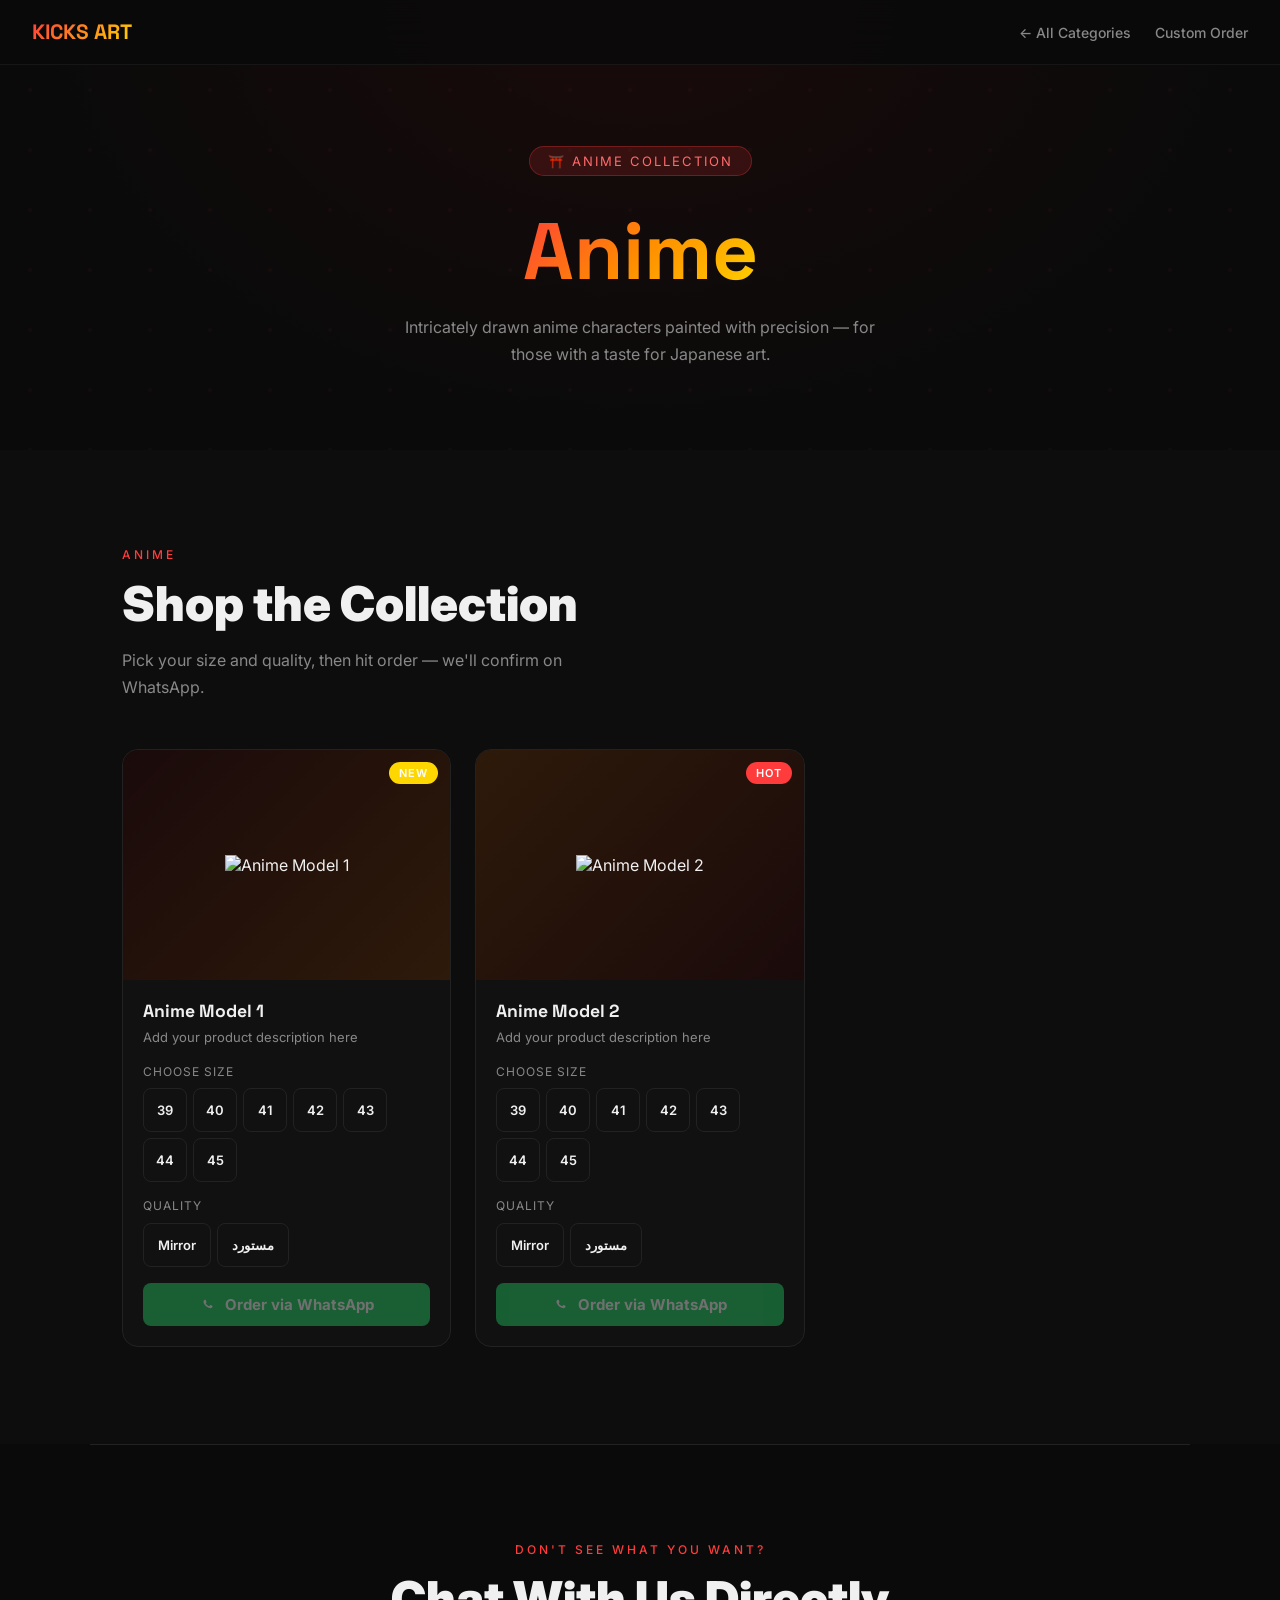
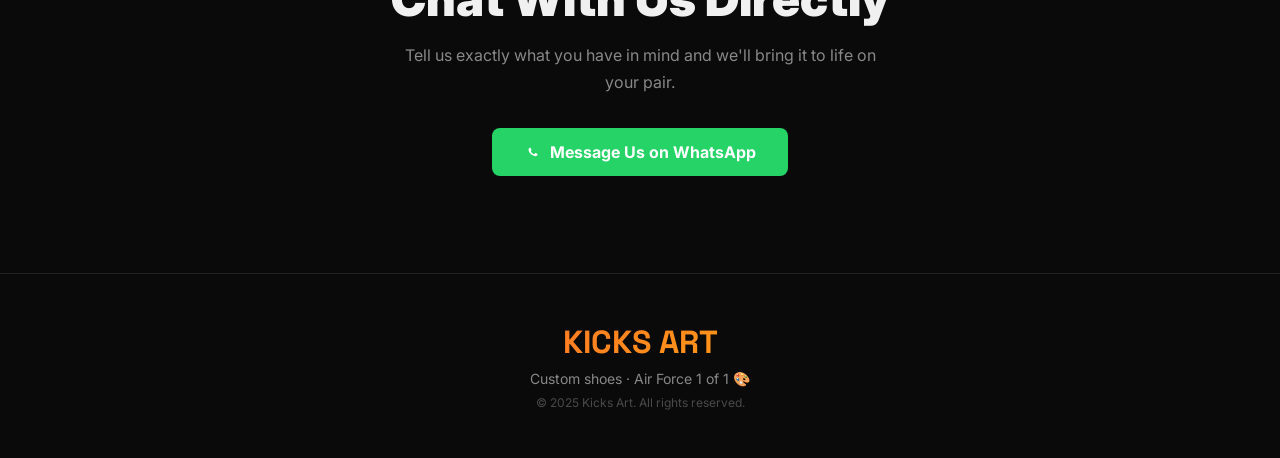
==== anime.html @ 42e9f7ea "the website" ====
<!DOCTYPE html>
<html lang="en">
<head>
  <meta charset="UTF-8">
  <meta name="viewport" content="width=device-width, initial-scale=1.0">
  <title>Kicks Art — Anime</title>
  <link rel="stylesheet" href="style.css">
</head>
<body>

  <nav>
    <a class="nav-logo" href="index.html">KICKS ART</a>
    <div class="nav-links">
      <a href="index.html#categories">← All Categories</a>
      <a href="index.html#custom">Custom Order</a>
    </div>
  </nav>

  <!-- ── CATEGORY HERO ── -->
  <div class="category-hero" style="background:radial-gradient(ellipse at top,#1a0a0a 0%,#0A0A0A 70%)">
    <div class="hero-badge">⛩️ Anime Collection</div>
    <h1>Anime</h1>
    <p>Intricately drawn anime characters painted with precision — for those with a taste for Japanese art.</p>
  </div>

  <!-- ── PRODUCTS ── -->
  <div style="background:#0d0d0d;padding:1px 0">
    <section>
      <div class="products-header">
        <div>
          <div class="section-label">Anime</div>
          <h2 class="section-title">Shop the Collection</h2>
          <p class="section-sub">Pick your size and quality, then hit order — we'll confirm on WhatsApp.</p>
        </div>
      </div>
      <div class="products-grid" id="productsGrid"></div>
    </section>
  </div>

  <div class="divider"></div>

  <!-- ── QUICK WHATSAPP CTA ── -->
  <div style="padding:1px 0">
    <section style="text-align:center">
      <div class="section-label">Don't see what you want?</div>
      <h2 class="section-title">Chat With Us Directly</h2>
      <p class="section-sub" style="margin: 0 auto 2rem;">Tell us exactly what you have in mind and we'll bring it to life on your pair.</p>
      <a
        href="https://wa.me/201032995178?text=Hello%20👋%20I%27m%20interested%20in%20a%20custom%20Anime%20sneaker%20from%20Kicks%20Art"
        target="_blank"
        class="btn-primary"
        style="background:var(--wa);margin:0 auto;display:inline-flex">
        <svg width="18" height="18" viewBox="0 0 24 24" fill="white"><path d="M17.472 14.382c-.297-.149-1.758-.867-2.03-.967-.273-.099-.471-.148-.67.15-.197.297-.767.966-.94 1.164-.173.199-.347.223-.644.075-.297-.15-1.255-.463-2.39-1.475-.883-.788-1.48-1.761-1.653-2.059-.173-.297-.018-.458.13-.606.134-.133.298-.347.446-.52.149-.174.198-.298.298-.497.099-.198.05-.371-.025-.52-.075-.149-.669-1.612-.916-2.207-.242-.579-.487-.5-.669-.51-.173-.008-.371-.01-.57-.01-.198 0-.52.074-.792.372-.272.297-1.04 1.016-1.04 2.479 0 1.462 1.065 2.875 1.213 3.074.149.198 2.096 3.2 5.077 4.487.709.306 1.262.489 1.694.625.712.227 1.36.195 1.871.118.571-.085 1.758-.719 2.006-1.413.248-.694.248-1.289.173-1.413-.074-.124-.272-.198-.57-.347"/></svg>
        Message Us on WhatsApp
      </a>
    </section>
  </div>

  <footer>
    <div class="footer-logo">KICKS ART</div>
    <p style="margin-bottom:0.5rem">Custom shoes · Air Force 1 of 1 🎨</p>
    <p style="font-size:12px;opacity:0.5">© 2025 Kicks Art. All rights reserved.</p>
  </footer>

  <script>
    const WA_NUMBER = "201032995178";
    const SIZES     = [39, 40, 41, 42, 43, 44, 45];
    const QUALITY   = ["Mirror", "مستورد"];

    const selectedSizes   = {};
    const selectedQuality = {};

    /* ── ADD YOUR ANIME PRODUCTS HERE ───────────────────────────────── */
    const PRODUCTS = [
      {
        id: 1,
        name: "Anime Model 1",
        desc: "Add your product description here",
        tag: "NEW", tagClass: "tag-new",
        bg: "linear-gradient(135deg,#1a0a0a,#2e1a0a)",
        image: "img/your-image-1.png"
      },
      {
        id: 2,
        name: "Anime Model 2",
        desc: "Add your product description here",
        tag: "HOT", tagClass: "tag-hot",
        bg: "linear-gradient(135deg,#2e1a0a,#1a0a0a)",
        image: "your-image-2.png"
      },
      /* ── Add more products here ── */
    ];

    const waIconSVG = `<svg class="wa-icon" width="18" height="18" viewBox="0 0 24 24" fill="white"><path d="M17.472 14.382c-.297-.149-1.758-.867-2.03-.967-.273-.099-.471-.148-.67.15-.197.297-.767.966-.94 1.164-.173.199-.347.223-.644.075-.297-.15-1.255-.463-2.39-1.475-.883-.788-1.48-1.761-1.653-2.059-.173-.297-.018-.458.13-.606.134-.133.298-.347.446-.52.149-.174.198-.298.298-.497.099-.198.05-.371-.025-.52-.075-.149-.669-1.612-.916-2.207-.242-.579-.487-.5-.669-.51-.173-.008-.371-.01-.57-.01-.198 0-.52.074-.792.372-.272.297-1.04 1.016-1.04 2.479 0 1.462 1.065 2.875 1.213 3.074.149.198 2.096 3.2 5.077 4.487.709.306 1.262.489 1.694.625.712.227 1.36.195 1.871.118.571-.085 1.758-.719 2.006-1.413.248-.694.248-1.289.173-1.413-.074-.124-.272-.198-.57-.347"/></svg>`;

    function renderProducts() {
      document.getElementById("productsGrid").innerHTML = PRODUCTS.map(p => `
      <div class="product-card">
        <div class="product-img" style="background:${p.bg}">
          <img src="${p.image}" alt="${p.name}">
          ${p.tag ? `<span class="product-tag ${p.tagClass}">${p.tag}</span>` : ""}
        </div>
        <div class="product-body">
          <div class="product-name">${p.name}</div>
          <div class="product-desc">${p.desc}</div>
          <div class="size-label">Choose Size</div>
          <div class="sizes">
            ${SIZES.map(s => `<button class="size-btn" data-product="${p.id}" data-size="${s}" onclick="selectSize(${p.id},'${s}',this)">${s}</button>`).join("")}
          </div>
          <div class="size-label">Quality</div>
          <div class="qua">
            ${QUALITY.map(q => `<button class="qua-btn" data-product="${p.id}" data-quality="${q}" onclick="selectQuality(${p.id},'${q}',this)">${q}</button>`).join("")}
          </div>
          <button class="order-btn" id="order-${p.id}" onclick="orderProduct(${p.id},'${p.name}')">
            ${waIconSVG} Order via WhatsApp
          </button>
        </div>
      </div>`).join("");
    }

    function selectSize(productId, size, btn) {
      document.querySelectorAll(`[data-product="${productId}"][data-size]`).forEach(b => b.classList.remove("selected"));
      btn.classList.add("selected");
      selectedSizes[productId] = size;
      updateOrderButton(productId);
    }

    function selectQuality(productId, quality, btn) {
      document.querySelectorAll(`[data-product="${productId}"][data-quality]`).forEach(b => b.classList.remove("selected"));
      btn.classList.add("selected");
      selectedQuality[productId] = quality;
      updateOrderButton(productId);
    }

    function updateOrderButton(productId) {
      const btn = document.getElementById(`order-${productId}`);
      if (selectedSizes[productId] && selectedQuality[productId]) {
        btn.classList.add("ready");
      } else {
        btn.classList.remove("ready");
      }
    }

    function orderProduct(productId, productName) {
      const size    = selectedSizes[productId];
      const quality = selectedQuality[productId];
      if (!size || !quality) return;
      const msg = encodeURIComponent(
        `أهلاً
عايز أطلب"${productName}" (Anime) from Kicks Art\nSize: ${size}\nQuality: ${quality}`
      );
      window.open(`https://wa.me/${WA_NUMBER}?text=${msg}`, "_blank");
    }

    renderProducts();
  </script>
</body>
</html>
---- style.css ----
/* ===========================
   KICKS ART — Global Styles
   =========================== */

@import url('https://fonts.googleapis.com/css2?family=Space+Grotesk:wght@400;500;700&family=Inter:wght@400;500;700;900&display=swap');

* {
  margin: 0;
  padding: 0;
  box-sizing: border-box;
}

:root {
  --wa:      #25D366;
  --accent:  #FF3B3B;
  --dark:    #0A0A0A;
  --card:    #111111;
  --border:  #222222;
  --text:    #F0F0F0;
  --muted:   #888888;
  --gold:    #FFD700;
}

body {
  background: var(--dark);
  color: var(--text);
  font-family: 'Inter', sans-serif;
  min-height: 100vh;
  overflow-x: hidden;
  direction: ltr;
  text-align: left;
}

/* ── NAV ── */
nav {
  position: fixed;
  top: 0; left: 0; right: 0;
  z-index: 100;
  display: flex;
  justify-content: space-between;
  align-items: center;
  padding: 1.2rem 2rem;
  background: rgba(10,10,10,0.85);
  backdrop-filter: blur(20px);
  border-bottom: 1px solid rgba(255,255,255,0.05);
}

.nav-logo {
  font-family: 'Space Grotesk', sans-serif;
  font-size: 1.3rem;
  font-weight: 700;
  background: linear-gradient(135deg, #FF3B3B, #FFD700);
  -webkit-background-clip: text;
  -webkit-text-fill-color: transparent;
  background-clip: text;
  text-decoration: none;
}

.nav-links {
  display: flex;
  gap: 1.5rem;
}

.nav-links a {
  color: var(--muted);
  text-decoration: none;
  font-size: 14px;
  font-weight: 500;
  transition: color 0.2s;
}

.nav-links a:hover { color: var(--text); }

/* ── HERO ── */
.hero {
  min-height: 100vh;
  display: flex;
  flex-direction: column;
  align-items: center;
  justify-content: center;
  position: relative;
  overflow: hidden;
  text-align: center;
  padding: 2rem;
  background: radial-gradient(ellipse at top, #1a0a0a 0%, #0A0A0A 60%);
}

.hero::before {
  content: '';
  position: absolute;
  inset: 0;
  background: url("data:image/svg+xml,%3Csvg width='60' height='60' viewBox='0 0 60 60' xmlns='http://www.w3.org/2000/svg'%3E%3Cg fill='none' fill-rule='evenodd'%3E%3Cg fill='%23FF3B3B' fill-opacity='0.04'%3E%3Ccircle cx='30' cy='30' r='2'/%3E%3C/g%3E%3C/g%3E%3C/svg%3E");
  z-index: 0;
}

.hero-badge {
  background: rgba(255,59,59,0.15);
  border: 1px solid rgba(255,59,59,0.3);
  color: #FF6B6B;
  padding: 6px 18px;
  border-radius: 100px;
  font-size: 13px;
  margin-bottom: 1.5rem;
  letter-spacing: 2px;
  text-transform: uppercase;
  position: relative;
  z-index: 1;
}

.hero h1 {
  font-size: clamp(3rem, 10vw, 7rem);
  font-weight: 900;
  line-height: 0.9;
  position: relative;
  z-index: 1;
  margin-bottom: 0.5rem;
  font-family: 'Space Grotesk', sans-serif;
  background: linear-gradient(135deg, #FF3B3B, #FF8C00, #FFD700);
  -webkit-background-clip: text;
  -webkit-text-fill-color: transparent;
  background-clip: text;
}

.hero h2 {
  font-size: clamp(1rem, 3vw, 1.5rem);
  color: var(--muted);
  font-weight: 400;
  position: relative;
  z-index: 1;
  margin-bottom: 2rem;
  letter-spacing: 3px;
}

.hero-cta {
  display: flex;
  gap: 1rem;
  flex-wrap: wrap;
  justify-content: center;
  position: relative;
  z-index: 1;
}

/* ── CATEGORY HERO (sub-pages) ── */
.category-hero {
  min-height: 50vh;
  display: flex;
  flex-direction: column;
  align-items: center;
  justify-content: center;
  text-align: center;
  padding: 8rem 2rem 4rem;
  position: relative;
  overflow: hidden;
  background: radial-gradient(ellipse at top, #1a0a0a 0%, #0A0A0A 70%);
}

.category-hero::before {
  content: '';
  position: absolute;
  inset: 0;
  background: url("data:image/svg+xml,%3Csvg width='60' height='60' viewBox='0 0 60 60' xmlns='http://www.w3.org/2000/svg'%3E%3Cg fill='none' fill-rule='evenodd'%3E%3Cg fill='%23FF3B3B' fill-opacity='0.04'%3E%3Ccircle cx='30' cy='30' r='2'/%3E%3C/g%3E%3C/g%3E%3C/svg%3E");
  z-index: 0;
}

.category-hero > * { position: relative; z-index: 1; }

.category-hero h1 {
  font-size: clamp(2.5rem, 8vw, 5rem);
  font-weight: 900;
  font-family: 'Space Grotesk', sans-serif;
  background: linear-gradient(135deg, #FF3B3B, #FF8C00, #FFD700);
  -webkit-background-clip: text;
  -webkit-text-fill-color: transparent;
  background-clip: text;
  margin-bottom: 0.75rem;
}

.category-hero p {
  color: var(--muted);
  font-size: 1rem;
  max-width: 480px;
  line-height: 1.7;
}

/* ── BUTTONS ── */
.btn-primary {
  background: var(--accent);
  color: #fff;
  padding: 14px 32px;
  border: none;
  border-radius: 8px;
  font-size: 16px;
  font-family: 'Inter', sans-serif;
  font-weight: 700;
  cursor: pointer;
  text-decoration: none;
  display: inline-flex;
  align-items: center;
  gap: 8px;
  transition: transform 0.2s, box-shadow 0.2s;
}

.btn-primary:hover {
  transform: translateY(-2px);
  box-shadow: 0 8px 25px rgba(255,59,59,0.4);
}

.btn-outline {
  background: transparent;
  color: var(--text);
  padding: 14px 32px;
  border: 1px solid var(--border);
  border-radius: 8px;
  font-size: 16px;
  font-family: 'Inter', sans-serif;
  font-weight: 500;
  cursor: pointer;
  text-decoration: none;
  display: inline-flex;
  align-items: center;
  gap: 8px;
  transition: border-color 0.2s, background 0.2s;
}

.btn-outline:hover {
  border-color: #555;
  background: #1a1a1a;
}

.btn-back {
  display: inline-flex;
  align-items: center;
  gap: 6px;
  color: var(--muted);
  text-decoration: none;
  font-size: 14px;
  font-weight: 500;
  transition: color 0.2s;
  margin-bottom: 1rem;
}

.btn-back:hover { color: var(--text); }

/* ── SCROLL INDICATOR ── */
.scroll-indicator {
  position: absolute;
  bottom: 2rem;
  left: 50%;
  transform: translateX(-50%);
  z-index: 1;
  display: flex;
  flex-direction: column;
  align-items: center;
  gap: 6px;
  color: var(--muted);
  font-size: 12px;
  letter-spacing: 2px;
}

.scroll-dot {
  width: 4px;
  height: 24px;
  border-radius: 100px;
  background: var(--border);
  position: relative;
  overflow: hidden;
}

.scroll-dot::after {
  content: '';
  position: absolute;
  top: -100%; left: 0;
  width: 100%; height: 100%;
  background: var(--accent);
  border-radius: 100px;
  animation: scrollDot 1.5s ease-in-out infinite;
}

@keyframes scrollDot { to { top: 100%; } }

/* ── SECTION LAYOUT ── */
section {
  padding: 6rem 2rem;
  max-width: 1100px;
  margin: 0 auto;
}

.section-label {
  font-size: 12px;
  letter-spacing: 3px;
  text-transform: uppercase;
  color: var(--accent);
  font-weight: 500;
  margin-bottom: 1rem;
}

.section-title {
  font-size: clamp(2rem, 5vw, 3rem);
  font-weight: 900;
  line-height: 1.1;
  margin-bottom: 1rem;
}

.section-sub {
  color: var(--muted);
  font-size: 1rem;
  max-width: 500px;
  line-height: 1.7;
}

.divider {
  height: 1px;
  background: var(--border);
  max-width: 1100px;
  margin: 0 auto;
}

/* ── PRODUCTS ── */
.products-header {
  display: flex;
  justify-content: space-between;
  align-items: flex-end;
  margin-bottom: 3rem;
  flex-wrap: wrap;
  gap: 1rem;
}

.products-grid {
  display: grid;
  grid-template-columns: repeat(auto-fill, minmax(300px, 1fr));
  gap: 1.5rem;
}

.product-card {
  background: var(--card);
  border: 1px solid var(--border);
  border-radius: 16px;
  overflow: hidden;
  transition: border-color 0.2s, transform 0.2s;
}

.product-card:hover {
  border-color: #333;
  transform: translateY(-4px);
}

.product-img{
  height:230px;
  display:flex;
  align-items:center;
  justify-content:center;
  overflow:hidden;
  position:relative;
  padding:10px;
}

.product-img .sm{
  width:80%;          /* تكبير */
  height:280%;
  object-fit:contain;  /* يحافظ على الشكل */
  object-position:center;
}
.product-img .bg{
  width:60%;          /* تكبير */
  height:280%;
  object-fit:contain;  /* يحافظ على الشكل */
  object-position:center;
}
.product-img .th{
  width:60%;          /* تكبير */
  height:280%;
  object-fit:contain;  /* يحافظ على الشكل */
  object-position:center;
}
.product-img .ff{
  width:75%;          /* تكبير */
  height:280%;
  object-fit:contain;  /* يحافظ على الشكل */
  object-position:center;
}

.product-tag {
  position: absolute;
  top: 12px; right: 12px;
  color: #fff;
  font-size: 11px;
  padding: 4px 10px;
  border-radius: 100px;
  font-weight: 600;
  letter-spacing: 1px;
}

.tag-hot { background: var(--accent); }
.tag-new { background: var(--gold); color: #ffffff; }

.product-body { padding: 1.25rem; }

.product-name {
  font-size: 1.1rem;
  font-weight: 700;
  margin-bottom: 0.3rem;
  font-family: 'Space Grotesk', sans-serif;
}

.product-desc {
  font-size: 13px;
  color: var(--muted);
  margin-bottom: 1rem;
  line-height: 1.6;
}

/* ── SIZE & QUALITY SELECTORS ── */
.size-label {
  font-size: 12px;
  color: var(--muted);
  letter-spacing: 1px;
  text-transform: uppercase;
  margin-bottom: 0.6rem;
}

.sizes {
  display: flex;
  gap: 6px;
  flex-wrap: wrap;
  margin-bottom: 1rem;
}

.qua {
  display: flex;
  gap: 6px;
  flex-wrap: wrap;
  margin-bottom: 1rem;
}

.size-btn {
  width: 44px; height: 44px;
  border-radius: 8px;
  border: 1px solid var(--border);
  background: transparent;
  color: var(--text);
  font-size: 13px;
  font-weight: 600;
  cursor: pointer;
  font-family: 'Inter', sans-serif;
  transition: all 0.15s;
}

.size-btn:hover { border-color: #555; background: #1a1a1a; }
.size-btn.selected { border-color: var(--accent); background: #1f1f1f; color: var(--wa); }

.qua-btn {
  padding: 0 14px;
  height: 44px;
  border-radius: 8px;
  border: 1px solid var(--border);
  background: transparent;
  color: var(--text);
  font-size: 13px;
  font-weight: 600;
  cursor: pointer;
  font-family: 'Inter', sans-serif;
  transition: all 0.15s;
}

.qua-btn:hover { border-color: #555; background: #1a1a1a; }
.qua-btn.selected { border-color: var(--accent); background: #1f1f1f; color: var(--wa); }

/* ── ORDER BUTTON ── */
.order-btn {
  width: 100%;
  padding: 12px;
  border-radius: 8px;
  border: none;
  background: var(--wa);
  color: #fff;
  font-size: 15px;
  font-weight: 700;
  font-family: 'Inter', sans-serif;
  cursor: pointer;
  display: flex;
  align-items: center;
  justify-content: center;
  gap: 8px;
  transition: transform 0.15s, opacity 0.15s;
  opacity: 0.4;
  pointer-events: none;
}

.order-btn.ready { opacity: 1; pointer-events: all; }
.order-btn.ready:hover  { transform: scale(1.02); }
.order-btn.ready:active { transform: scale(0.98); }

/* ── CUSTOM ORDER FORM ── */
.custom-section {
  background: var(--card);
  border: 1px solid var(--border);
  border-radius: 24px;
  padding: 3rem;
  position: relative;
  overflow: hidden;
}

.custom-section::before {
  content: '✦';
  position: absolute;
  font-size: 8rem;
  opacity: 0.03;
  top: -20px; left: -20px;
  line-height: 1;
}

.custom-form {
  display: grid;
  grid-template-columns: 1fr 1fr;
  gap: 1rem;
  margin-top: 2rem;
}

@media (max-width: 600px) {
  .custom-form { grid-template-columns: 1fr; }
}

.form-group {
  display: flex;
  flex-direction: column;
  gap: 6px;
}

.form-label {
  font-size: 13px;
  color: var(--muted);
  font-weight: 500;
}

.form-input {
  background: #1a1a1a;
  border: 1px solid var(--border);
  border-radius: 8px;
  padding: 12px 14px;
  color: var(--text);
  font-size: 15px;
  font-family: 'Inter', sans-serif;
  outline: none;
  transition: border-color 0.2s;
}

.form-input:focus { border-color: var(--accent); }

.form-textarea {
  background: #1a1a1a;
  border: 1px solid var(--border);
  border-radius: 8px;
  padding: 12px 14px;
  color: var(--text);
  font-size: 15px;
  font-family: 'Inter', sans-serif;
  outline: none;
  transition: border-color 0.2s;
  resize: vertical;
  min-height: 80px;
  grid-column: 1 / -1;
}

.form-textarea:focus { border-color: var(--accent); }

.form-submit {
  grid-column: 1 / -1;
  padding: 14px;
  border-radius: 8px;
  border: none;
  background: var(--wa);
  color: #fff;
  font-size: 16px;
  font-weight: 700;
  font-family: 'Inter', sans-serif;
  cursor: pointer;
  display: flex;
  align-items: center;
  justify-content: center;
  gap: 8px;
  transition: transform 0.15s;
}

.form-submit:hover  { transform: scale(1.02); }
.form-submit:active { transform: scale(0.98); }

/* ── FOOTER ── */
footer {
  border-top: 1px solid var(--border);
  padding: 3rem 2rem;
  text-align: center;
  color: var(--muted);
  font-size: 14px;
}

.footer-logo {
  font-family: 'Space Grotesk', sans-serif;
  font-size: 2rem;
  font-weight: 700;
  background: linear-gradient(135deg, #FF3B3B, #FFD700);
  -webkit-background-clip: text;
  -webkit-text-fill-color: transparent;
  background-clip: text;
  margin-bottom: 0.5rem;
}

/* ── ANIMATIONS ── */
@keyframes fadeUp {
  from { opacity: 0; transform: translateY(20px); }
  to   { opacity: 1; transform: translateY(0); }
}

.hero > * { animation: fadeUp 0.6s ease both; }
.hero .hero-badge  { animation-delay: 0.1s; }
.hero h1           { animation-delay: 0.2s; }
.hero h2           { animation-delay: 0.3s; }
.hero .hero-cta    { animation-delay: 0.4s; }

/* ── WHATSAPP ICON ── */
.wa-icon { flex-shrink: 0; }
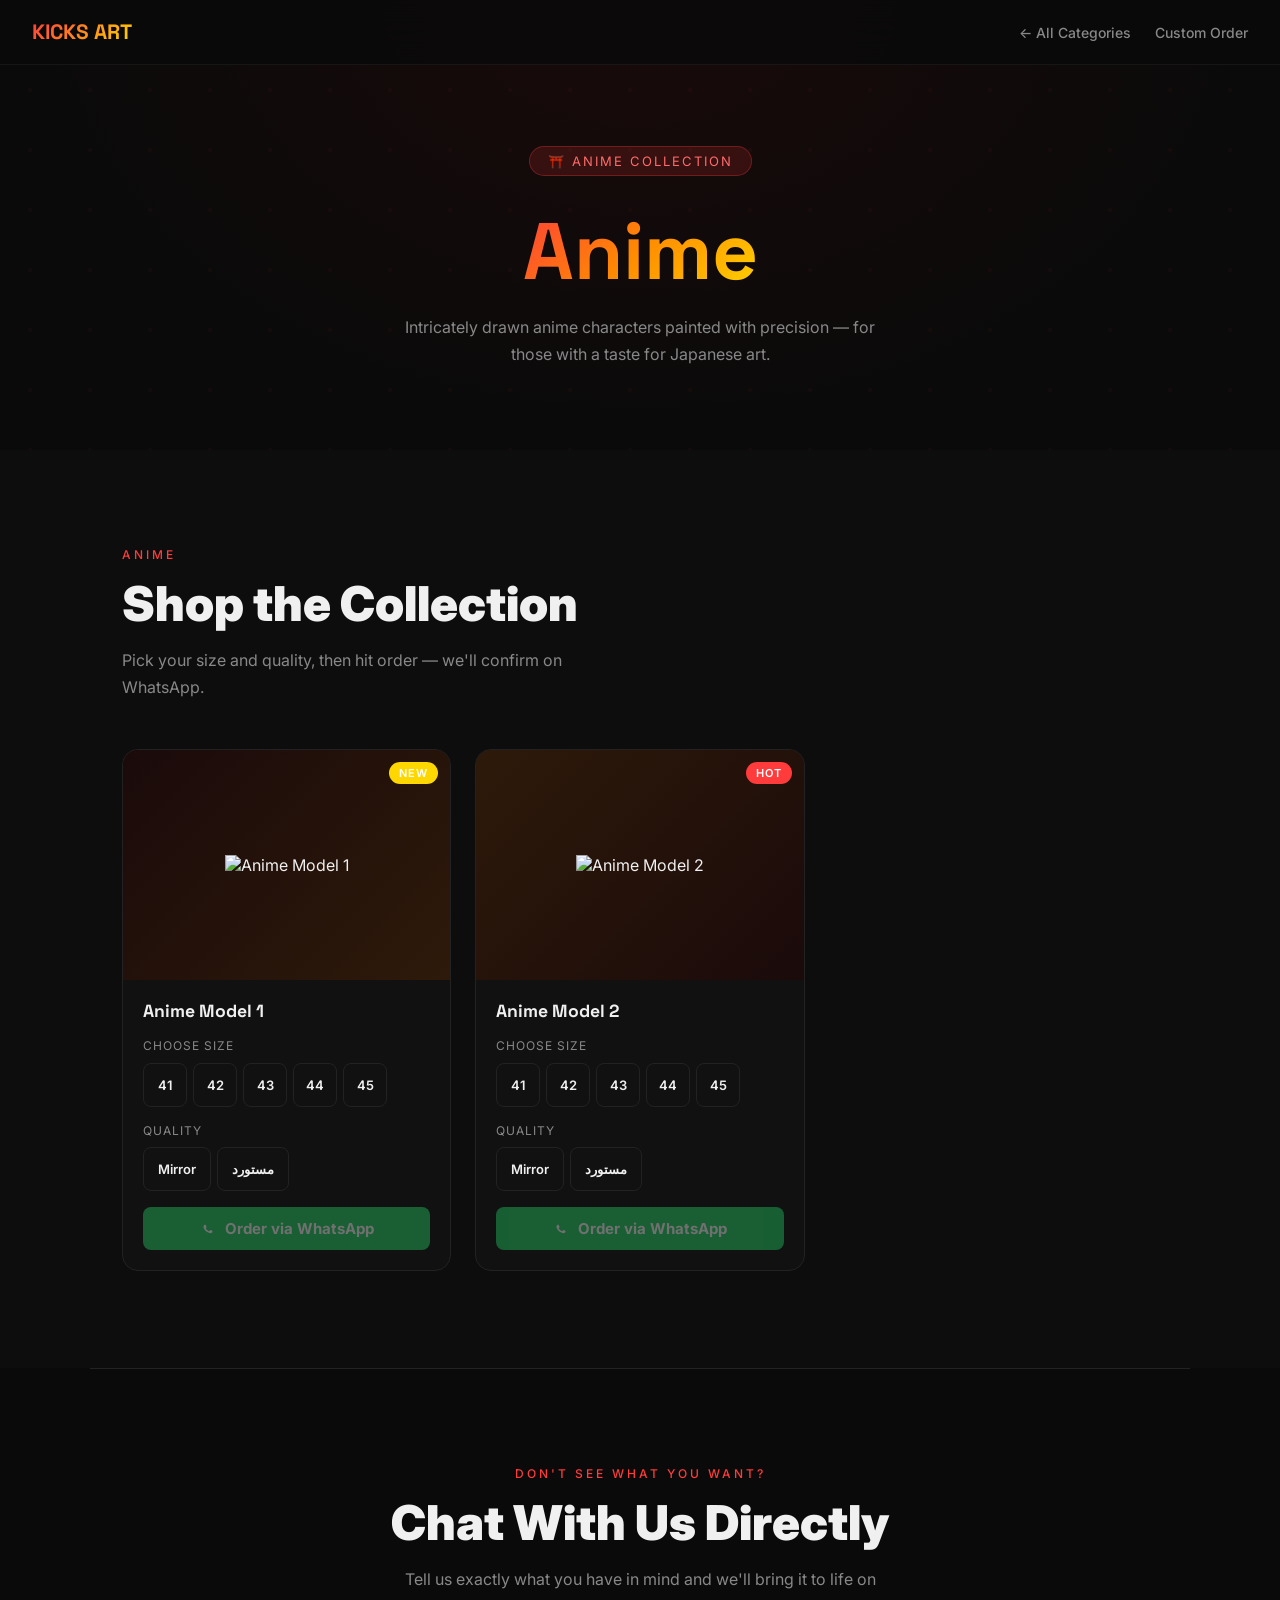
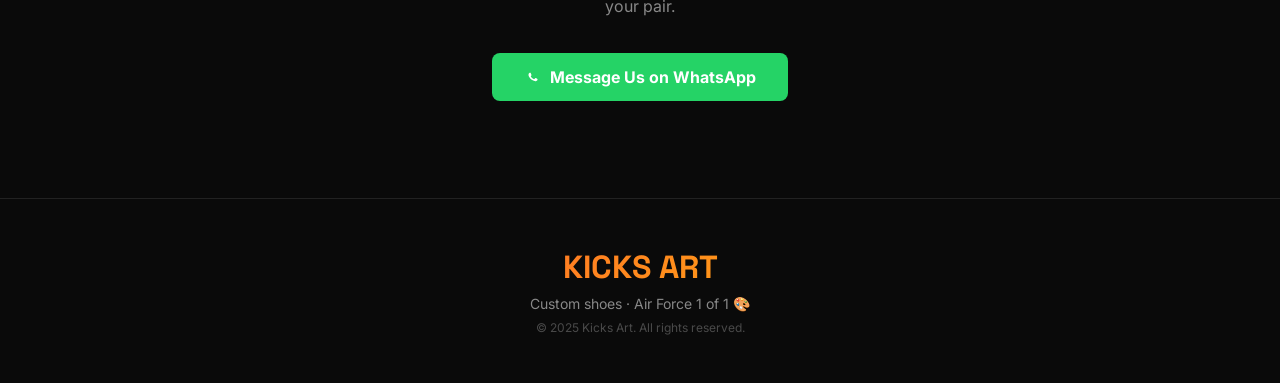
==== commit aa5506e1: "redesign" ====
--- a/anime.html
+++ b/anime.html
@@ -16,14 +16,12 @@
     </div>
   </nav>
 
-  <!-- ── CATEGORY HERO ── -->
   <div class="category-hero" style="background:radial-gradient(ellipse at top,#1a0a0a 0%,#0A0A0A 70%)">
     <div class="hero-badge">⛩️ Anime Collection</div>
     <h1>Anime</h1>
     <p>Intricately drawn anime characters painted with precision — for those with a taste for Japanese art.</p>
   </div>
 
-  <!-- ── PRODUCTS ── -->
   <div style="background:#0d0d0d;padding:1px 0">
     <section>
       <div class="products-header">
@@ -39,17 +37,13 @@
 
   <div class="divider"></div>
 
-  <!-- ── QUICK WHATSAPP CTA ── -->
   <div style="padding:1px 0">
     <section style="text-align:center">
       <div class="section-label">Don't see what you want?</div>
       <h2 class="section-title">Chat With Us Directly</h2>
-      <p class="section-sub" style="margin: 0 auto 2rem;">Tell us exactly what you have in mind and we'll bring it to life on your pair.</p>
-      <a
-        href="https://wa.me/201032995178?text=Hello%20👋%20I%27m%20interested%20in%20a%20custom%20Anime%20sneaker%20from%20Kicks%20Art"
-        target="_blank"
-        class="btn-primary"
-        style="background:var(--wa);margin:0 auto;display:inline-flex">
+      <p class="section-sub" style="margin:0 auto 2rem;">Tell us exactly what you have in mind and we'll bring it to life on your pair.</p>
+      <a href="https://wa.me/201032995178?text=Hello%20👋%20I%27m%20interested%20in%20a%20custom%20Anime%20sneaker%20from%20Kicks%20Art"
+        target="_blank" class="btn-primary" style="background:var(--wa);margin:0 auto;display:inline-flex">
         <svg width="18" height="18" viewBox="0 0 24 24" fill="white"><path d="M17.472 14.382c-.297-.149-1.758-.867-2.03-.967-.273-.099-.471-.148-.67.15-.197.297-.767.966-.94 1.164-.173.199-.347.223-.644.075-.297-.15-1.255-.463-2.39-1.475-.883-.788-1.48-1.761-1.653-2.059-.173-.297-.018-.458.13-.606.134-.133.298-.347.446-.52.149-.174.198-.298.298-.497.099-.198.05-.371-.025-.52-.075-.149-.669-1.612-.916-2.207-.242-.579-.487-.5-.669-.51-.173-.008-.371-.01-.57-.01-.198 0-.52.074-.792.372-.272.297-1.04 1.016-1.04 2.479 0 1.462 1.065 2.875 1.213 3.074.149.198 2.096 3.2 5.077 4.487.709.306 1.262.489 1.694.625.712.227 1.36.195 1.871.118.571-.085 1.758-.719 2.006-1.413.248-.694.248-1.289.173-1.413-.074-.124-.272-.198-.57-.347"/></svg>
         Message Us on WhatsApp
       </a>
@@ -62,97 +56,37 @@
     <p style="font-size:12px;opacity:0.5">© 2025 Kicks Art. All rights reserved.</p>
   </footer>
 
+  <script src="Shared.js"></script>
   <script>
-    const WA_NUMBER = "201032995178";
-    const SIZES     = [39, 40, 41, 42, 43, 44, 45];
-    const QUALITY   = ["Mirror", "مستورد"];
-
-    const selectedSizes   = {};
-    const selectedQuality = {};
+    const CATEGORY = "Anime";
 
     /* ── ADD YOUR ANIME PRODUCTS HERE ───────────────────────────────── */
     const PRODUCTS = [
       {
         id: 1,
         name: "Anime Model 1",
-        desc: "Add your product description here",
+        desc: "",
         tag: "NEW", tagClass: "tag-new",
         bg: "linear-gradient(135deg,#1a0a0a,#2e1a0a)",
-        image: "img/your-image-1.png"
+        image: "img/your-image-1.png",
+        prices: { Mirror: 1800, "مستورد": 1200 }
       },
       {
         id: 2,
         name: "Anime Model 2",
-        desc: "Add your product description here",
+        desc: "",
         tag: "HOT", tagClass: "tag-hot",
         bg: "linear-gradient(135deg,#2e1a0a,#1a0a0a)",
-        image: "your-image-2.png"
+        image: "img/your-image-2.png",
+        prices: { Mirror: 1800, "مستورد": 1200 }
       },
       /* ── Add more products here ── */
     ];
 
-    const waIconSVG = `<svg class="wa-icon" width="18" height="18" viewBox="0 0 24 24" fill="white"><path d="M17.472 14.382c-.297-.149-1.758-.867-2.03-.967-.273-.099-.471-.148-.67.15-.197.297-.767.966-.94 1.164-.173.199-.347.223-.644.075-.297-.15-1.255-.463-2.39-1.475-.883-.788-1.48-1.761-1.653-2.059-.173-.297-.018-.458.13-.606.134-.133.298-.347.446-.52.149-.174.198-.298.298-.497.099-.198.05-.371-.025-.52-.075-.149-.669-1.612-.916-2.207-.242-.579-.487-.5-.669-.51-.173-.008-.371-.01-.57-.01-.198 0-.52.074-.792.372-.272.297-1.04 1.016-1.04 2.479 0 1.462 1.065 2.875 1.213 3.074.149.198 2.096 3.2 5.077 4.487.709.306 1.262.489 1.694.625.712.227 1.36.195 1.871.118.571-.085 1.758-.719 2.006-1.413.248-.694.248-1.289.173-1.413-.074-.124-.272-.198-.57-.347"/></svg>`;
+    const _orderProduct = orderProduct;
+    window.orderProduct = (id, name) => _orderProduct(id, name, CATEGORY);
 
-    function renderProducts() {
-      document.getElementById("productsGrid").innerHTML = PRODUCTS.map(p => `
-      <div class="product-card">
-        <div class="product-img" style="background:${p.bg}">
-          <img src="${p.image}" alt="${p.name}">
-          ${p.tag ? `<span class="product-tag ${p.tagClass}">${p.tag}</span>` : ""}
-        </div>
-        <div class="product-body">
-          <div class="product-name">${p.name}</div>
-          <div class="product-desc">${p.desc}</div>
-          <div class="size-label">Choose Size</div>
-          <div class="sizes">
-            ${SIZES.map(s => `<button class="size-btn" data-product="${p.id}" data-size="${s}" onclick="selectSize(${p.id},'${s}',this)">${s}</button>`).join("")}
-          </div>
-          <div class="size-label">Quality</div>
-          <div class="qua">
-            ${QUALITY.map(q => `<button class="qua-btn" data-product="${p.id}" data-quality="${q}" onclick="selectQuality(${p.id},'${q}',this)">${q}</button>`).join("")}
-          </div>
-          <button class="order-btn" id="order-${p.id}" onclick="orderProduct(${p.id},'${p.name}')">
-            ${waIconSVG} Order via WhatsApp
-          </button>
-        </div>
-      </div>`).join("");
-    }
-
-    function selectSize(productId, size, btn) {
-      document.querySelectorAll(`[data-product="${productId}"][data-size]`).forEach(b => b.classList.remove("selected"));
-      btn.classList.add("selected");
-      selectedSizes[productId] = size;
-      updateOrderButton(productId);
-    }
-
-    function selectQuality(productId, quality, btn) {
-      document.querySelectorAll(`[data-product="${productId}"][data-quality]`).forEach(b => b.classList.remove("selected"));
-      btn.classList.add("selected");
-      selectedQuality[productId] = quality;
-      updateOrderButton(productId);
-    }
-
-    function updateOrderButton(productId) {
-      const btn = document.getElementById(`order-${productId}`);
-      if (selectedSizes[productId] && selectedQuality[productId]) {
-        btn.classList.add("ready");
-      } else {
-        btn.classList.remove("ready");
-      }
-    }
-
-    function orderProduct(productId, productName) {
-      const size    = selectedSizes[productId];
-      const quality = selectedQuality[productId];
-      if (!size || !quality) return;
-      const msg = encodeURIComponent(
-        `أهلاً
-عايز أطلب"${productName}" (Anime) from Kicks Art\nSize: ${size}\nQuality: ${quality}`
-      );
-      window.open(`https://wa.me/${WA_NUMBER}?text=${msg}`, "_blank");
-    }
-
-    renderProducts();
+    renderProducts(PRODUCTS, "productsGrid");
   </script>
 </body>
 </html>
--- a/style.css
+++ b/style.css
@@ -140,6 +140,44 @@
   z-index: 1;
 }
 
+.hero-features {
+  display: flex;
+  flex-wrap: wrap;
+  justify-content: center;
+  gap: 10px 20px;
+  margin-top: 2rem;
+}
+
+.hero-feature {
+  display: flex;
+  align-items: center;
+  gap: 8px;
+  font-size: 18px;
+  font-weight: 500;
+  color: rgba(255, 255, 255, 0.75);
+  background: rgba(255, 255, 255, 0.07);
+  border: 0.5px solid rgba(255, 255, 255, 0.15);
+  border-radius: 999px;
+  padding: 6px 14px;
+  letter-spacing: 0.02em;
+  transition: background 0.2s, color 0.2s;
+}
+
+.hero-feature:hover {
+  background: rgba(255, 255, 255, 0.13);
+  color: rgba(255, 255, 255, 1);
+}
+
+.hero-feature span {
+  display: inline-block;
+  width: 6px;
+  height: 6px;
+  border-radius: 50%;
+  background: #f5c842;
+  flex-shrink: 0;
+  box-shadow: 0 0 6px rgba(245, 200, 66, 0.7);
+}
+
 /* ── CATEGORY HERO (sub-pages) ── */
 .category-hero {
   min-height: 50vh;
@@ -354,20 +392,44 @@
   padding:10px;
 }
 
+.product-img .vbg{
+  width:90%;          /* تكبير */
+  height:280%;
+  object-fit:contain;  /* يحافظ على الشكل */
+  object-position:center;
+}
 .product-img .sm{
   width:80%;          /* تكبير */
   height:280%;
   object-fit:contain;  /* يحافظ على الشكل */
   object-position:center;
 }
+.product-img .sh{
+  width:100%;          /* تكبير */
+  height:280%;
+  object-fit:contain;  /* يحافظ على الشكل */
+  object-position:center;
+}
 .product-img .bg{
   width:60%;          /* تكبير */
   height:280%;
   object-fit:contain;  /* يحافظ على الشكل */
   object-position:center;
 }
+.product-img .bf{
+  width:55%;          /* تكبير */
+  height:280%;
+  object-fit:contain;  /* يحافظ على الشكل */
+  object-position:center;
+}
+.product-img .fs{
+  width:70%;        /* تكبير */
+  height:280%;
+  object-fit:contain;  /* يحافظ على الشكل */
+  object-position:center;
+}
 .product-img .th{
-  width:60%;          /* تكبير */
+  width:130%;          /* تكبير */
   height:280%;
   object-fit:contain;  /* يحافظ على الشكل */
   object-position:center;
@@ -618,3 +680,44 @@
 
 /* ── WHATSAPP ICON ── */
 .wa-icon { flex-shrink: 0; }
+
+
+
+.price-display {
+  height: 0;
+  overflow: hidden;
+  transition: height 0.25s ease, opacity 0.25s ease;
+  opacity: 0;
+  margin-bottom: 0;
+}
+
+.price-display.visible {
+  height: 2.4rem;
+  opacity: 1;
+  margin-bottom: 0.5rem;
+}
+
+.price-tag {
+  display: inline-block;
+  background: linear-gradient(135deg, #f5c842, #e6a800);
+  color: #111;
+  font-weight: 800;
+  font-size: 1.05rem;
+  letter-spacing: 0.02em;
+  padding: 0.25rem 0.85rem;
+  border-radius: 999px;
+  box-shadow: 0 2px 12px rgba(245, 200, 66, 0.35);
+  animation: pricePop 0.2s cubic-bezier(0.34, 1.56, 0.64, 1);
+}
+
+@keyframes pricePop {
+  from {
+    transform: scale(0.7);
+    opacity: 0;
+  }
+
+  to {
+    transform: scale(1);
+    opacity: 1;
+  }
+}
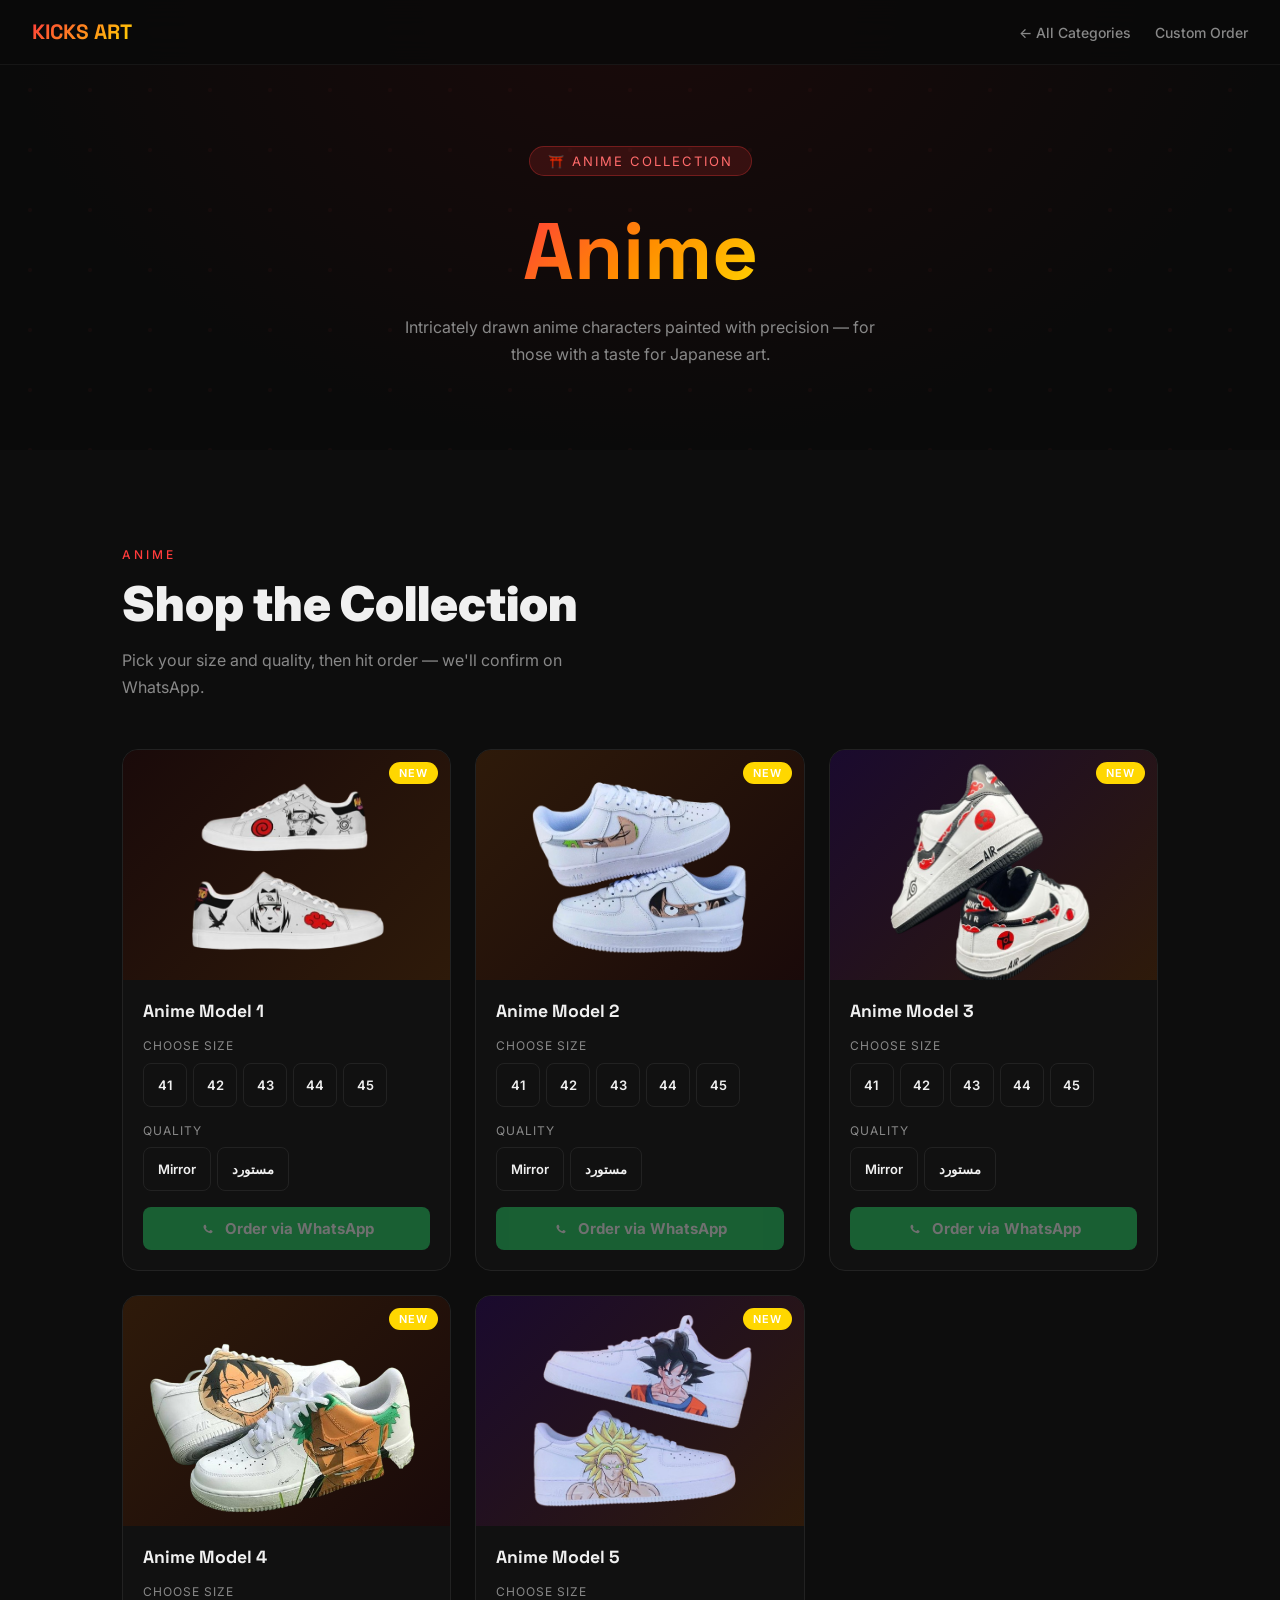
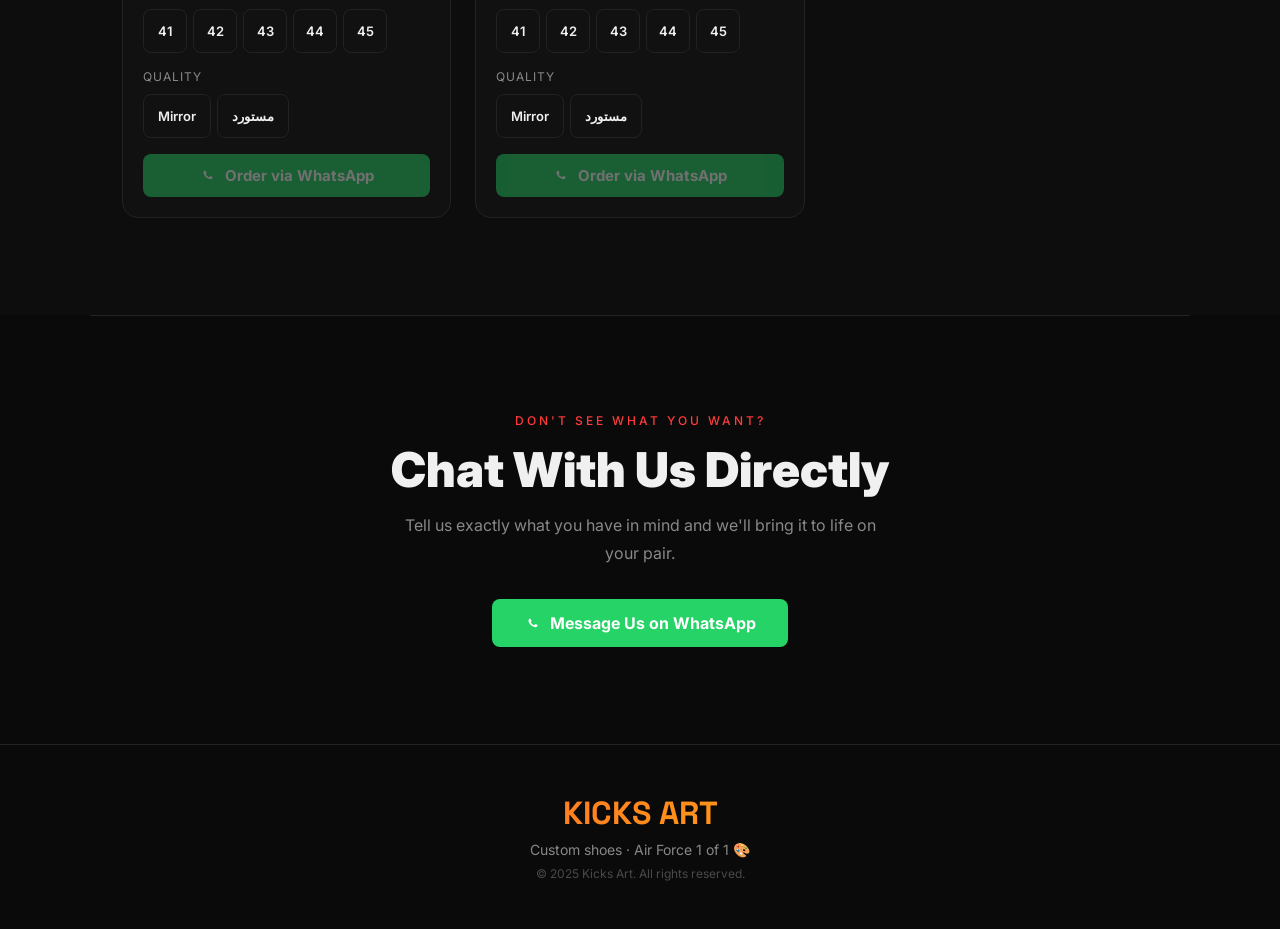
==== commit 2539c7d3: "new sections" ====
--- a/anime.html
+++ b/anime.html
@@ -68,16 +68,48 @@
         desc: "",
         tag: "NEW", tagClass: "tag-new",
         bg: "linear-gradient(135deg,#1a0a0a,#2e1a0a)",
-        image: "img/your-image-1.png",
+        image: "img/anime 1.png",
+        classs: "ff",
         prices: { Mirror: 1800, "مستورد": 1200 }
       },
       {
         id: 2,
         name: "Anime Model 2",
         desc: "",
-        tag: "HOT", tagClass: "tag-hot",
+        tag: "NEW", tagClass: "tag-new",
         bg: "linear-gradient(135deg,#2e1a0a,#1a0a0a)",
-        image: "img/your-image-2.png",
+        image: "img/anime 2.png",
+        classs: "ff",
+        prices: { Mirror: 1800, "مستورد": 1200 }
+      },
+      {
+        id: 3,
+        name: "Anime Model 3",
+        desc: "",
+        tag: "NEW", tagClass: "tag-new",
+        bg: "linear-gradient(135deg,#1a0a2e,#2e1a0a)",
+        image: "img/anime 3.png",
+        classs: "ff",
+        prices: { Mirror: 1800, "مستورد": 1200 }
+      },
+      {
+        id: 4,
+        name: "Anime Model 4",
+        desc: "",
+        tag: "NEW", tagClass: "tag-new",
+        bg: "linear-gradient(135deg,#2e1a0a,#1a0a0a)",
+        image: "img/anime 4.png",
+        classs: "sh",
+        prices: { Mirror: 1800, "مستورد": 1200 }
+      },
+      {
+        id: 5,
+        name: "Anime Model 5",
+        desc: "",
+        tag: "NEW", tagClass: "tag-new",
+        bg: "linear-gradient(135deg,#1a0a2e,#2e1a0a)",
+        image: "img/anime 5.png",
+        classs: "ff",
         prices: { Mirror: 1800, "مستورد": 1200 }
       },
       /* ── Add more products here ── */
